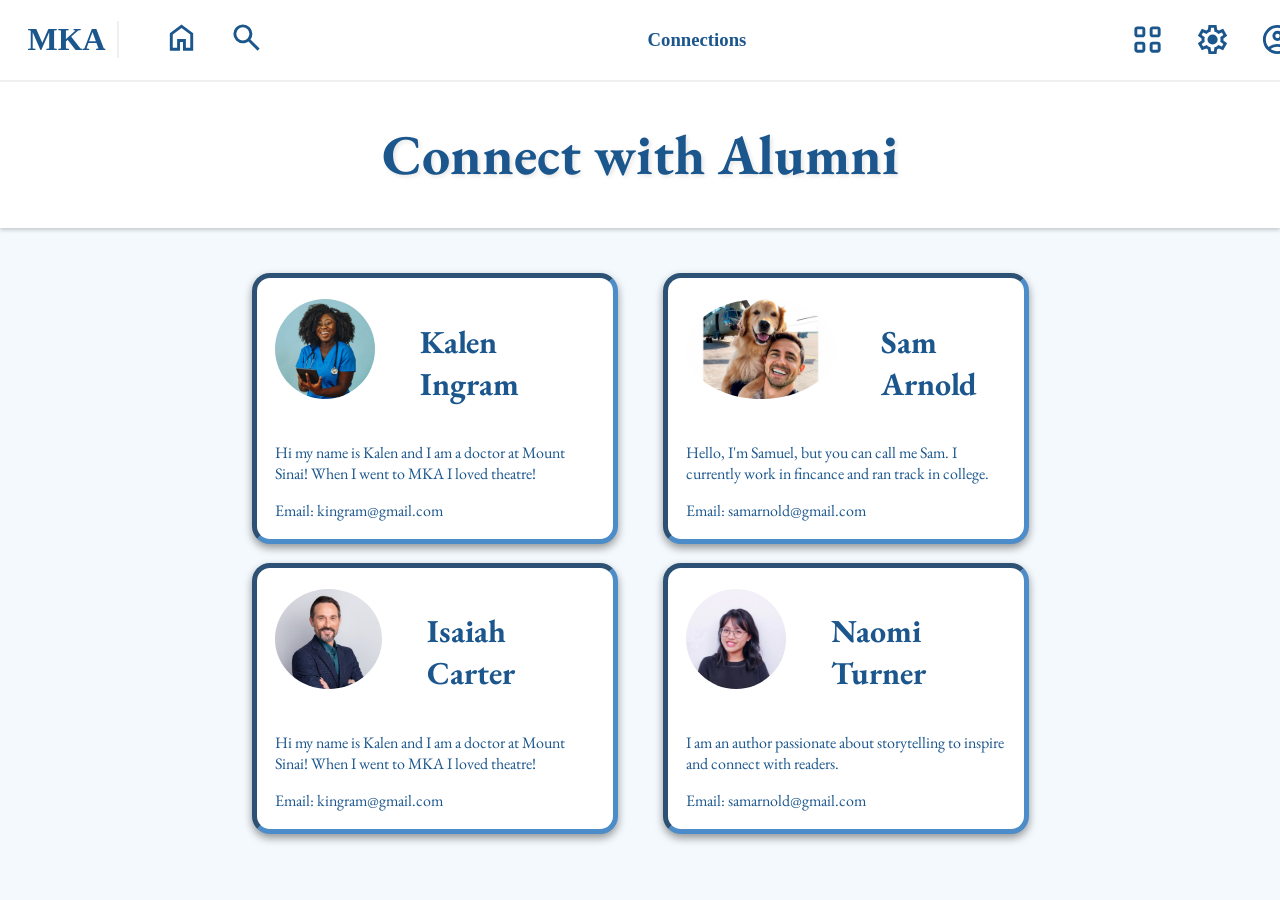
==== pages/connections.html @ 79a1a98d "first commit" ====
<!DOCTYPE html>
<html lang="en">
<head>
    <meta charset="UTF-8">
    <meta name="viewport" content="width=device-width, initial-scale=1.0">
    <title>Connections</title>
    <link rel="stylesheet" href="../style.css">
</head>
<body>
    <div class="top-half">
        <div class="top-bar-container">
            <a href="./index.html" class="hidden-link"><h1 class="home-button">MKA</h1></a>
            <div class="top-bar-container-2">
                <div class="icons-container">
                    <a href="./index.html"><img src="../images/home.svg" alt="home" height="35" class="top-icon"></a>
                    <a href="./search.html"><img src="../images/search.svg" alt="search" height="35" class="top-icon"></a>
                </div>
                <div><h3>Connections</h3></div>
                <div class="icons-container">
                    <img src="../images/box.svg" alt="box" height="35" class="top-icon">
                    <img src="../images/settings.svg" alt="settings" height="35" class="top-icon">
                    <img src="../images/profile.svg" alt="profile" height="35" class="top-icon">
                    <img src="../images/menu.svg" alt="menu" height="35" class="top-icon">
                </div>
            </div>
        </div>
    </div>
        <div class="top-part title partition center">
     <h1>Connect with Alumni</h1>
     </div>
        <div class="options-container center new-line">
            <a href="#industries" class="block-link hidden-link">
                <div class="options profile-card">
                    <div class="box-text">
                        <h1></h1>
                        <div class="options-container">
                            <img src="../images/stacey-ehrmantraut.jpg" alt="newspaper2" class="profile-pic">
                            <h1>Kalen Ingram</h1>
                        </div>
                        <p>Hi my name is Kalen and I am a doctor at Mount Sinai! When I went to MKA I loved theatre!</p>
                        <p>Email: kingram@gmail.com</p>
                    </div>
                </div>
            </a>
            <a href="#industries" class="block-link hidden-link">
                <div class="options profile-card">
                    <div class="box-text">
                        <h1></h1>
                        <div class="options-container">
                            <img src="../images/rich-schweikart.jpg" alt="newspaper2" class="profile-pic">
                            <h1>Sam Arnold</h1>
                        </div>
                        <p>Hello, I'm Samuel, but you can call me Sam. I currently work in fincance and ran track in college.</p>
                        <p>Email: samarnold@gmail.com</p>
                    </div>
                </div>
            </a>
        </div>
        <div class="options-container center new-line">
            <a href="#industries" class="block-link hidden-link">
                <div class="options profile-card">
                    <div class="box-text">
                        <h1></h1>
                        <div class="options-container">
                            <img src="../images/clifford-main.png" alt="newspaper2" class="profile-pic">
                            <h1>Isaiah Carter</h1>
                        </div>
                        <p>Hi my name is Kalen and I am a doctor at Mount Sinai! When I went to MKA I loved theatre!</p>
                        <p>Email: kingram@gmail.com</p>
                    </div>
                </div>
            </a>
            <a href="#industries" class="block-link hidden-link">
                <div class="options profile-card">
                    <div class="box-text">
                        <h1></h1>
                        <div class="options-container">
                            <img src="../images/naomi-underwood.webp" alt="newspaper2" class="profile-pic">
                            <h1>Naomi Turner</h1>
                        </div>
                        <p>I am an author passionate about storytelling to inspire and connect with readers.</p>
                        <p>Email: samarnold@gmail.com</p>
                    </div>
                </div>
            </a>
        </div>

</body>
</html>
---- style.css ----
@import url('https://fonts.googleapis.com/css2?family=Roboto:ital,wght@0,400;1,300&display=swap');
@import url('https://fonts.googleapis.com/css2?family=Zalando+Sans:ital@0;1&display=swap');
@import url('https://fonts.googleapis.com/css2?family=EB+Garamond:ital,wght@0,400..800;1,400..800&family=Gravitas+One&display=swap');/* 

*           --> Universal 
.           --> Class 
#           --> ID 
(type name) --> All instances of that type 

button {
    height: 30px;
    width: 200px;
    padding: 6px;
    border: 2px solid black;
    margin:  10px;
    color: black;
    background-color: rgb(180, 180, 255);
    font-family:'Courier New', Courier, monospace
}

.center {                       -->   Selects "center" class
  display: flex;                -->   Enables Flexbox 
  justify-content: center;      -->   Centers horizontally 
  align-items: center;          -->   Centers vertically
}

*/

* {
    max-width: 100vw;
}

html {
    scroll-behavior: smooth;
}

:root {
  --primary-color: #1b568d;
  --secondary-color: #f4f9fd;
}

body {
    margin-top: 2vh;
    margin-left: 2.5vh;
    margin-right: 2.5vh;
    padding-top: 80px;
    background-color: var(--secondary-color);
    position: relative;
}

#browse-top{
    height: 590vh;
}

.top-half {
    background-color: white;
    margin-top: -2vh;
    margin-left: -2.5vh;
    margin-right: -2.5vh;
    width: 100vw;
    box-shadow: 0 4px 8px 0 rgba(0,0,0,0.2);
}

.top-bar-container {
    position: fixed;
    top: 0;
    left: 0;
    width: 100%;
    display: flex;
    column-gap: 8vh;
    align-items: center;
    justify-content: left;
    color: var(--primary-color);
    margin-right: 2%;
    border-bottom: 2px solid rgb(239, 239, 239);
    background-color: white;
    z-index: 1000;
}

.partition {
    margin-top: 2%;
    margin-left: -2.5vh;
    margin-bottom: 5vh;
    min-width: 100vw;
    box-shadow: 0 0 12px 0 rgba(0,0,0,0.2);
    background-color: white;
}


.home-button {
    position: static;
    text-decoration: none;
    color: inherit; 
    margin-left: 30%;
    width: 7vw;
    border-right: 2px solid rgb(239, 239, 239);
}

.top-bar-container-2 {
    display: flex;
    column-gap: 30vw;
}

.icons-container {
    display: flex;
    column-gap: 30px;
    align-items: center;
    font-size: 18px;
}

.icons-container img:hover {
    transition: .2s ease;
    transform: scale(1.1);
    cursor: pointer;
}

.icons-container img:active {
    transition: .2s ease;
    transform: scale(0.9);
}

.top-icon {
    position: sticky;
    font-family: 'Zalando Sans', sans-serif;
    font-size: 20px; 
}

.top-bar img {
    display: flex;
    align-items: center;
    filter: grayscale(100%) brightness(0);
    margin-left: 2vh;
    padding: 4px;
}

.logo {
    scale: 75%;
    margin-top: 2%;
    transition: 0.3s ease;
    animation: logoFadeIn 0.8s ease forwards;
}

@keyframes logoFadeIn {
  to {
    scale: 100%;
  }  
} 

.logo:hover {
    cursor: pointer;
    transform: scale(1.05);

}

.logo:active {
    transform: scale(0.95);
}

.title-card {
    height: 7vh;
    padding: 20px;
    margin-bottom: 3vh;
}

.title {
    display: flex;
    column-gap: 12px;
    color: var(--primary-color);
    font-family: 'EB Garamond', sans-serif;
    text-shadow: 2px 2px 4px rgba(0,0,0,0.1);
    font-size: 20px; 
    animation: titleFadeIn 0.8s ease forwards;
}

@keyframes titleFadeIn {
  to {
    font-size: 28px;
    opacity: 100%;
  }  
} 

.word {
    display: flex;
    column-gap: 1px;
    cursor: pointer;
    user-select: none;
}

.word h1 {
    transition: 0.1s ease;
}

.word h1:hover {
    transform: scale(1.12);
}

.word h1:active {
    transform: scale(0.95);
}


.options-container {
    display: flex;
    column-gap: 5vh;
    color: var(--primary-color);
}

.box-container {
    display: flex;
    flex-wrap: wrap; /* REQUIRED */
    gap: 1rem;
    column-gap: 3vh;
    align-items: center;
    color: var(--primary-color);

}

.options {
    position: relative;
    flex: 1 1 220px; /* grow | shrink | min-width */
    max-width: 100%;
    padding-inline: 2vh 2vh;
    font-family: 'EB Garamond', sans-serif;
    border: 5px inset rgb(76, 140, 200);
    border-radius: 18px;
    box-shadow: 0 4px 8px 0 rgba(0,0,0,0.4);
    background-color: white;
    width: 32vh;
    height: 32vh;
}

.overlay {
  position: absolute;
  z-index: 1;
  top: 0;
  bottom: 0;
  left: 0;
  right: 0;
  height: 100%;
  width: 100%;
  opacity: 0;
  transition: .5s ease;
  background-color: rgb(116, 151, 184);
  border-radius: 13px;
}

.box-text {
    color: var(--primary-color);
    position: relative;
    z-index: 2;
}

.options:hover .overlay {
    opacity: 50%;
    
} 

.options:hover .box-text {
    transition: .5s ease;
    transform: scale(1.05);
    transform-origin: left;
}

.options:hover .icon {
    transition: .5s ease;
    transform: scale(1.1);
} 

.block-link {
    border-radius: 18px;
} 

.options-container a:hover {
    transition: .5s ease;
    box-shadow: 5px 3px 20px black;
}

.hidden-link {
    text-decoration: none;
    color: inherit; 
}

.center {
  display: flex;        
  justify-content: center; 
  align-items: center; 
}

.indent {
    margin-left: 5vw;
}

.offering {
    height: 15vh;
    /* width: 500px; */
    width: 35vw;
    padding-bottom: 4vh;
}

.wide-news-offering {
    height: 45vh;
    width: 30vw;
    padding-bottom: 4vh;
}

.tall-news-offering {
    height: 60vh;
    padding-bottom: 4vh;
}

.profile-pic {
    height: 100px;
    border-radius: 50%;
}

.profile-card {
    height: 25vh;
    width: 25vw;
    padding-bottom: 4vh;

}

.choice {
    height: 15vh;
    width: 50vw;
    padding-bottom: 1vh;
}

.top-part {
    margin-top: 0;
    box-shadow: 0 2px 4px 0 rgba(0,0,0,0.2);
}

.new-line {
    margin-bottom: 1.5%;
}


.sticky-wrapper {
    position: absolute;
    right: 3vw;
    width: 45px;
    height: 100%;
    top: 100vh;
    z-index: 1000;
}

.fixed {
    position: sticky;
    top: 20vh;
}
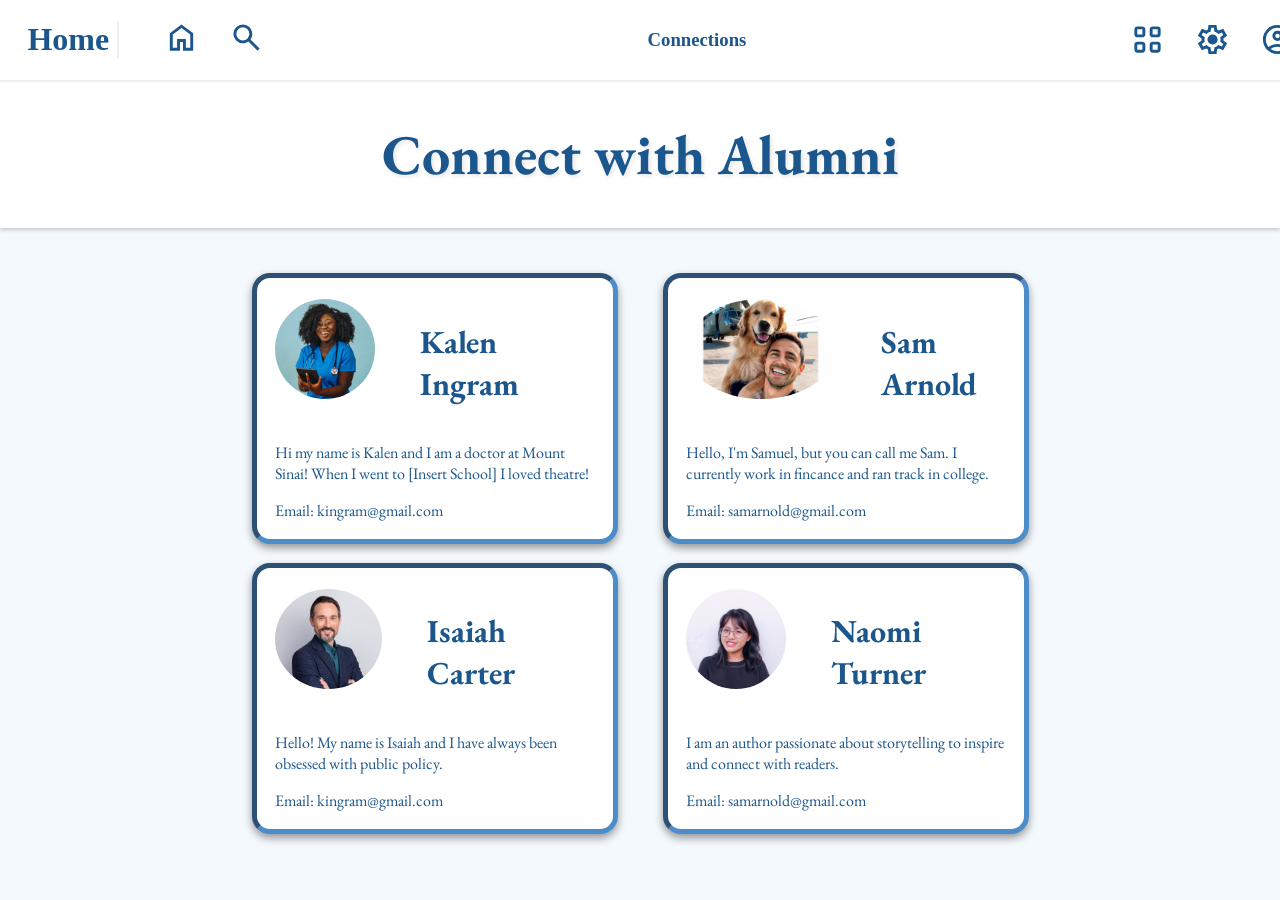
==== commit a7d2f7cd: "remove school-specific demonstration" ====
--- a/pages/connections.html
+++ b/pages/connections.html
@@ -9,7 +9,7 @@
 <body>
     <div class="top-half">
         <div class="top-bar-container">
-            <a href="./index.html" class="hidden-link"><h1 class="home-button">MKA</h1></a>
+            <a href="./index.html" class="hidden-link"><h1 class="home-button">Home</h1></a>
             <div class="top-bar-container-2">
                 <div class="icons-container">
                     <a href="./index.html"><img src="../images/home.svg" alt="home" height="35" class="top-icon"></a>
@@ -37,7 +37,7 @@
                             <img src="../images/stacey-ehrmantraut.jpg" alt="newspaper2" class="profile-pic">
                             <h1>Kalen Ingram</h1>
                         </div>
-                        <p>Hi my name is Kalen and I am a doctor at Mount Sinai! When I went to MKA I loved theatre!</p>
+                        <p>Hi my name is Kalen and I am a doctor at Mount Sinai! When I went to [Insert School] I loved theatre!</p>
                         <p>Email: kingram@gmail.com</p>
                     </div>
                 </div>
@@ -65,7 +65,7 @@
                             <img src="../images/clifford-main.png" alt="newspaper2" class="profile-pic">
                             <h1>Isaiah Carter</h1>
                         </div>
-                        <p>Hi my name is Kalen and I am a doctor at Mount Sinai! When I went to MKA I loved theatre!</p>
+                        <p>Hello! My name is Isaiah and I have always been obsessed with public policy.</p>
                         <p>Email: kingram@gmail.com</p>
                     </div>
                 </div>
--- a/style.css
+++ b/style.css
@@ -207,7 +207,7 @@
 
 .box-container {
     display: flex;
-    flex-wrap: wrap; /* REQUIRED */
+    flex-wrap: wrap; 
     gap: 1rem;
     column-gap: 3vh;
     align-items: center;
